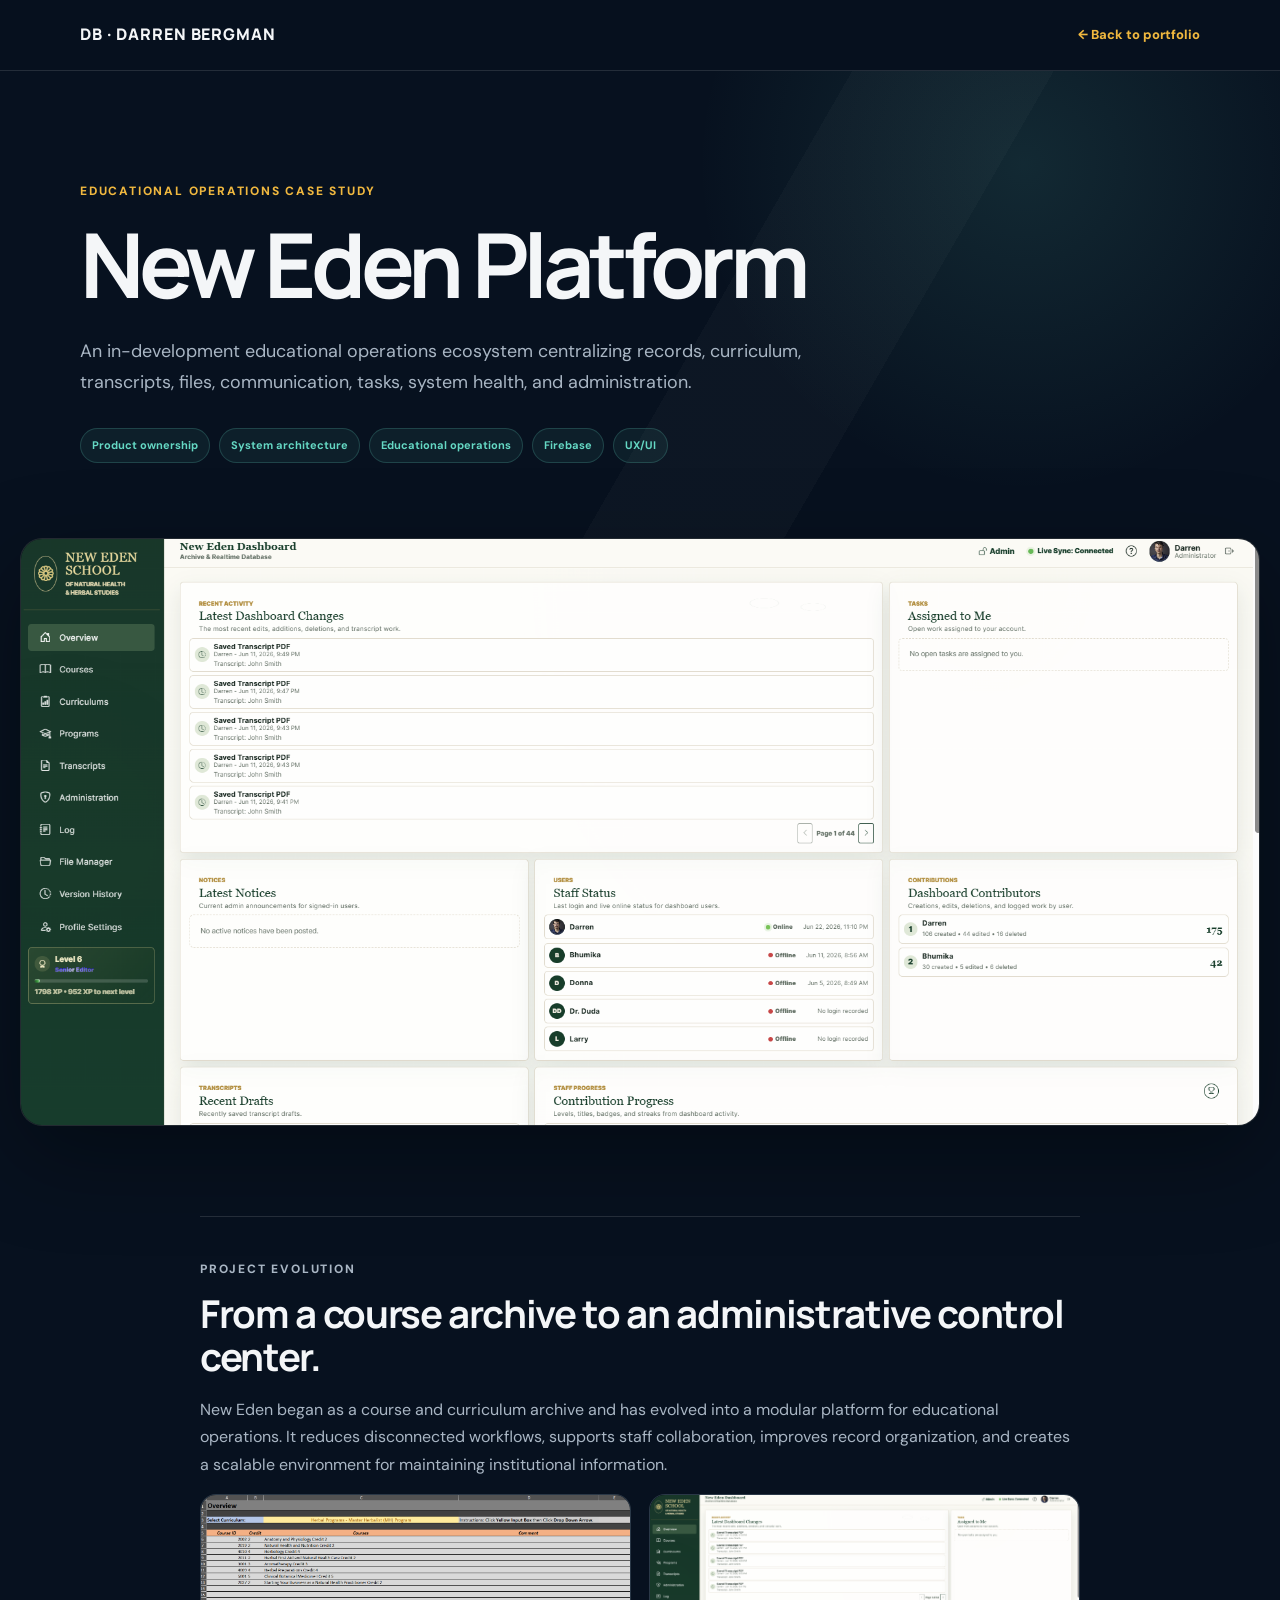
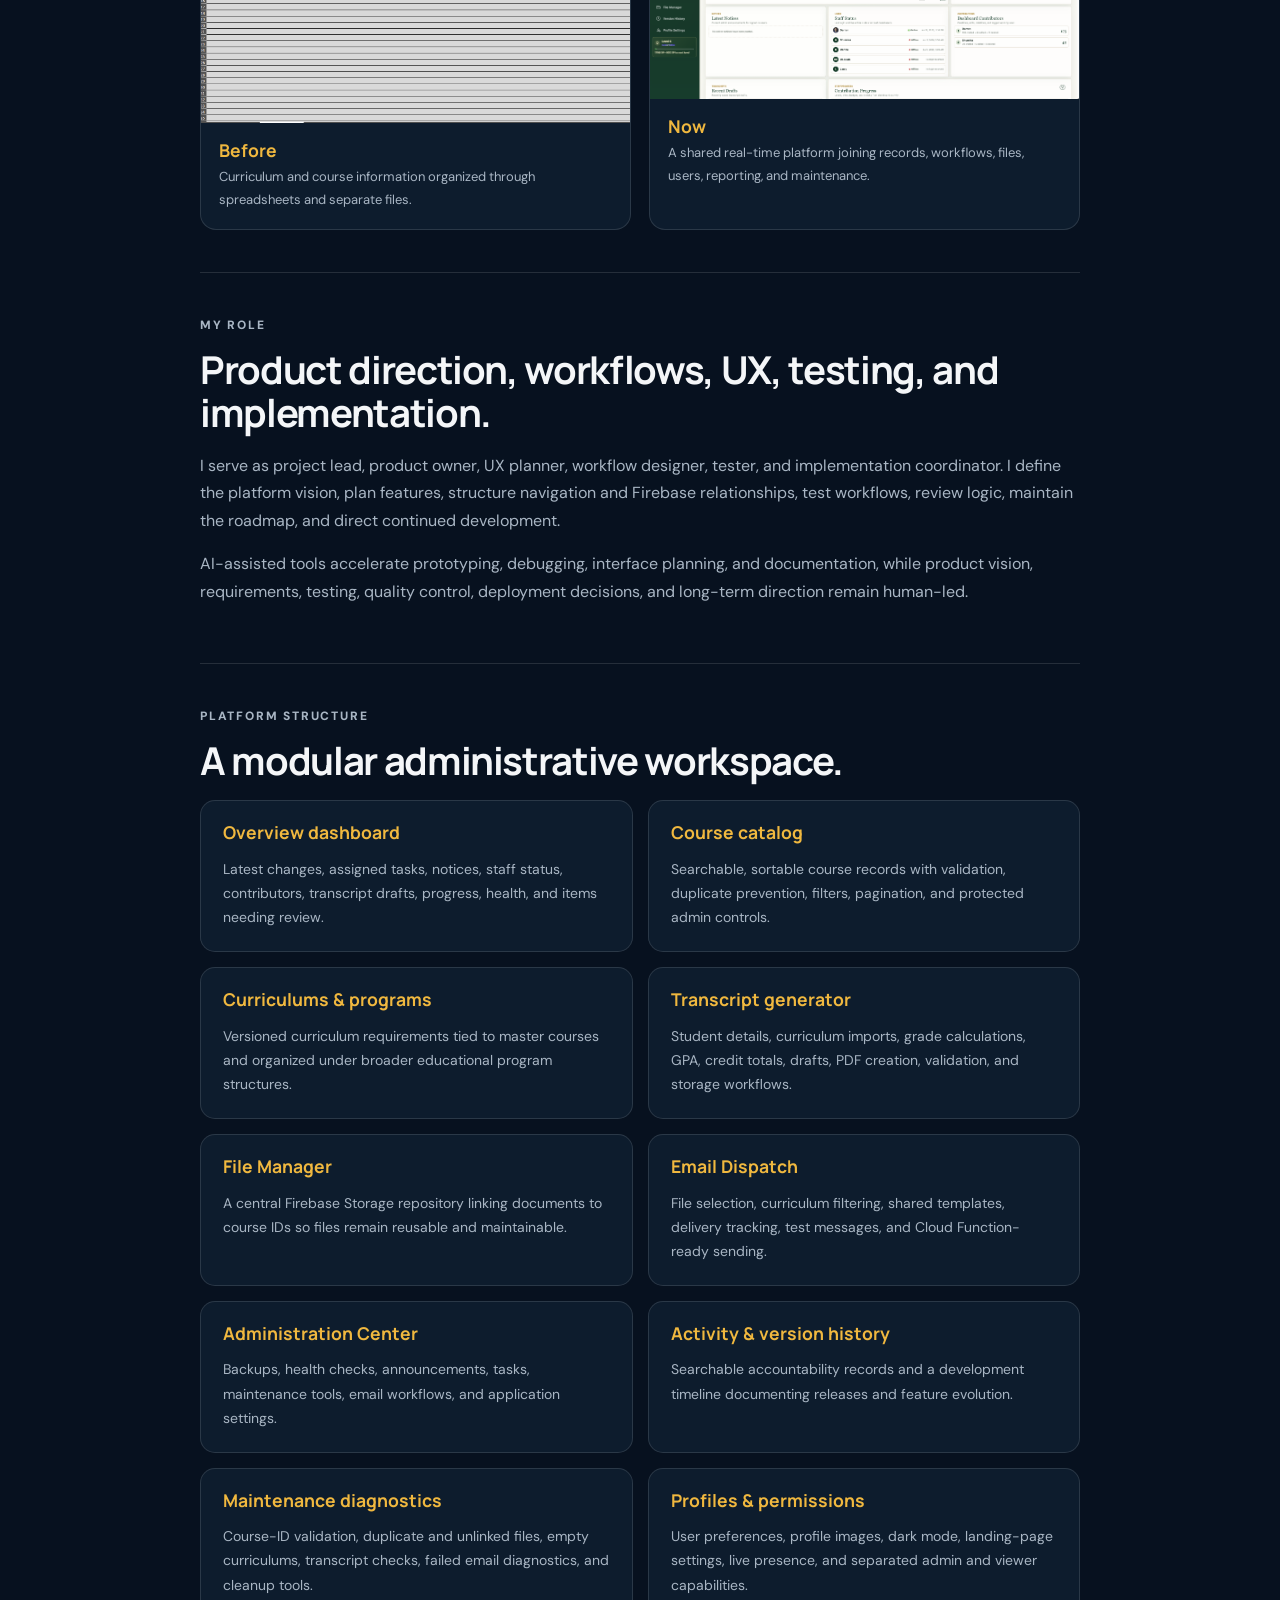
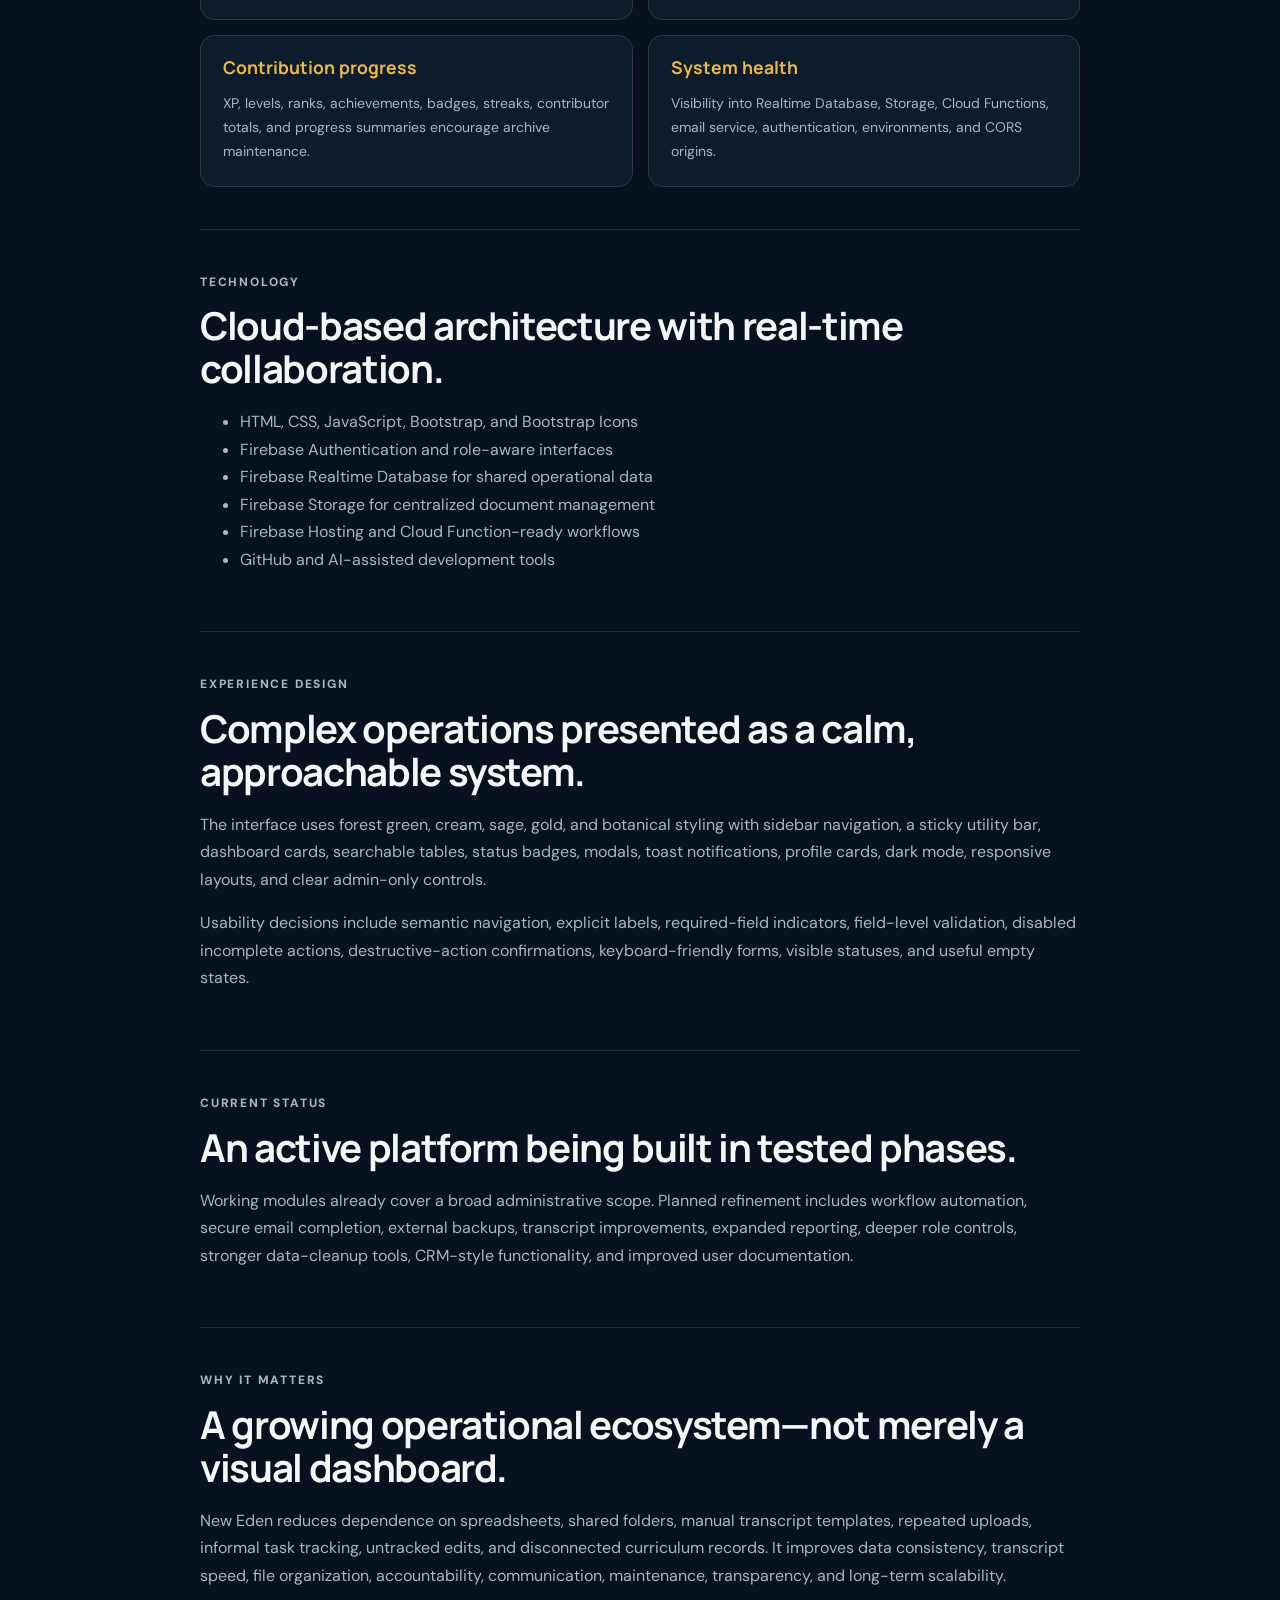
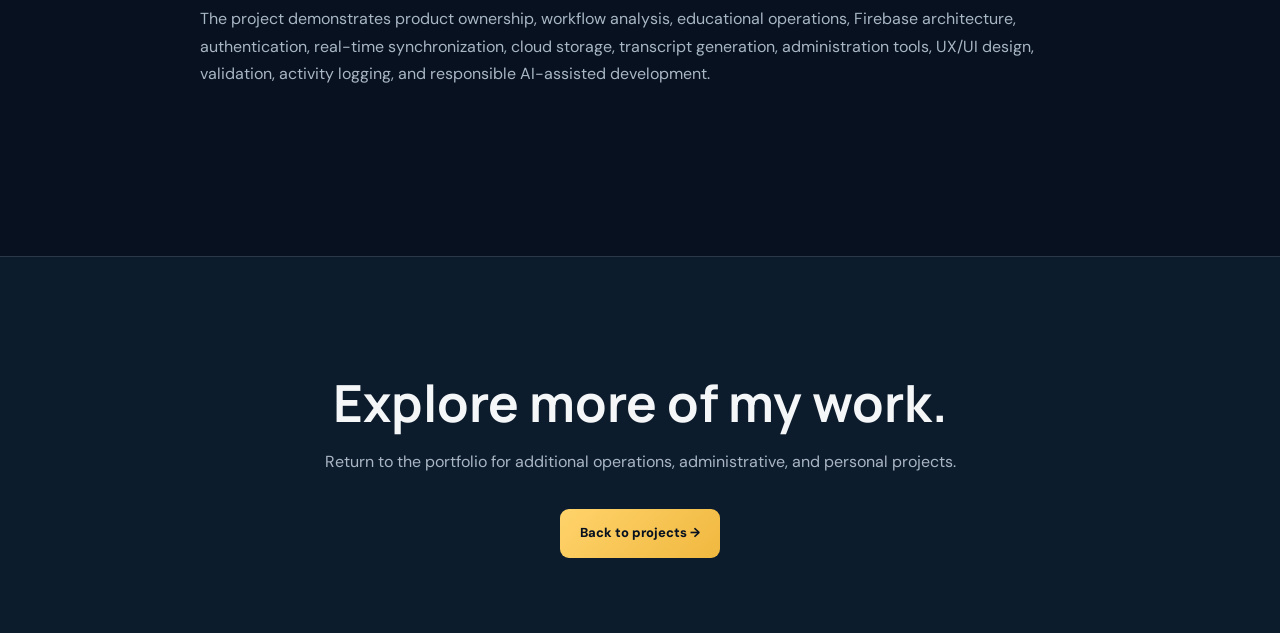
==== new-eden.html @ 76661aa6 "Redesign portfolio and add project case studies" ====
<!doctype html>
<html lang="en">
<head>
  <meta charset="utf-8">
  <meta name="viewport" content="width=device-width, initial-scale=1">
  <meta name="description" content="New Eden Educational Operations Platform case study by Darren Bergman.">
  <title>New Eden Platform | Darren Bergman</title>
  <link rel="preconnect" href="https://fonts.googleapis.com">
  <link rel="preconnect" href="https://fonts.gstatic.com" crossorigin>
  <link href="https://fonts.googleapis.com/css2?family=DM+Sans:wght@400;500;600;700&family=Manrope:wght@600;700;800&display=swap" rel="stylesheet">
  <link rel="stylesheet" href="assets/css/case-study.css">
  <script src="assets/js/case-study.js" defer></script>
</head>
<body>
  <nav class="case-nav"><div class="case-nav-inner"><a class="case-brand" href="index.html">DB · DARREN BERGMAN</a><a class="back-link" href="index.html#projects">← Back to portfolio</a></div></nav>
  <header class="case-hero"><div class="case-shell case-reveal"><p class="eyebrow">Educational operations case study</p><h1>New Eden Platform</h1><p class="case-deck">An in-development educational operations ecosystem centralizing records, curriculum, transcripts, files, communication, tasks, system health, and administration.</p><div class="case-meta"><span>Product ownership</span><span>System architecture</span><span>Educational operations</span><span>Firebase</span><span>UX/UI</span></div></div></header>
  <figure class="hero-image case-reveal"><img src="assets/images/NewEdenDashboardHomePage.png" alt="New Eden Educational Operations Platform overview dashboard" width="1910" height="905"></figure>
  <main class="case-content">
    <section class="case-section case-reveal"><p class="eyebrow">Project evolution</p><h2>From a course archive to an administrative control center.</h2><p>New Eden began as a course and curriculum archive and has evolved into a modular platform for educational operations. It reduces disconnected workflows, supports staff collaboration, improves record organization, and creates a scalable environment for maintaining institutional information.</p><div class="before-after"><article class="artifact"><img src="assets/images/NewEdenOldExcelSheet.png" alt="Original New Eden curriculum tracking spreadsheet"><div><h3>Before</h3><p>Curriculum and course information organized through spreadsheets and separate files.</p></div></article><article class="artifact"><img src="assets/images/NewEdenDashboardHomePage.png" alt="Current New Eden operations dashboard"><div><h3>Now</h3><p>A shared real-time platform joining records, workflows, files, users, reporting, and maintenance.</p></div></article></div></section>
    <section class="case-section case-reveal"><p class="eyebrow">My role</p><h2>Product direction, workflows, UX, testing, and implementation.</h2><p>I serve as project lead, product owner, UX planner, workflow designer, tester, and implementation coordinator. I define the platform vision, plan features, structure navigation and Firebase relationships, test workflows, review logic, maintain the roadmap, and direct continued development.</p><p>AI-assisted tools accelerate prototyping, debugging, interface planning, and documentation, while product vision, requirements, testing, quality control, deployment decisions, and long-term direction remain human-led.</p></section>
    <section class="case-section case-reveal"><p class="eyebrow">Platform structure</p><h2>A modular administrative workspace.</h2><div class="feature-grid">
      <article class="feature-card"><h3>Overview dashboard</h3><p>Latest changes, assigned tasks, notices, staff status, contributors, transcript drafts, progress, health, and items needing review.</p></article>
      <article class="feature-card"><h3>Course catalog</h3><p>Searchable, sortable course records with validation, duplicate prevention, filters, pagination, and protected admin controls.</p></article>
      <article class="feature-card"><h3>Curriculums & programs</h3><p>Versioned curriculum requirements tied to master courses and organized under broader educational program structures.</p></article>
      <article class="feature-card"><h3>Transcript generator</h3><p>Student details, curriculum imports, grade calculations, GPA, credit totals, drafts, PDF creation, validation, and storage workflows.</p></article>
      <article class="feature-card"><h3>File Manager</h3><p>A central Firebase Storage repository linking documents to course IDs so files remain reusable and maintainable.</p></article>
      <article class="feature-card"><h3>Email Dispatch</h3><p>File selection, curriculum filtering, shared templates, delivery tracking, test messages, and Cloud Function-ready sending.</p></article>
      <article class="feature-card"><h3>Administration Center</h3><p>Backups, health checks, announcements, tasks, maintenance tools, email workflows, and application settings.</p></article>
      <article class="feature-card"><h3>Activity & version history</h3><p>Searchable accountability records and a development timeline documenting releases and feature evolution.</p></article>
      <article class="feature-card"><h3>Maintenance diagnostics</h3><p>Course-ID validation, duplicate and unlinked files, empty curriculums, transcript checks, failed email diagnostics, and cleanup tools.</p></article>
      <article class="feature-card"><h3>Profiles & permissions</h3><p>User preferences, profile images, dark mode, landing-page settings, live presence, and separated admin and viewer capabilities.</p></article>
      <article class="feature-card"><h3>Contribution progress</h3><p>XP, levels, ranks, achievements, badges, streaks, contributor totals, and progress summaries encourage archive maintenance.</p></article>
      <article class="feature-card"><h3>System health</h3><p>Visibility into Realtime Database, Storage, Cloud Functions, email service, authentication, environments, and CORS origins.</p></article>
    </div></section>
    <section class="case-section case-reveal"><p class="eyebrow">Technology</p><h2>Cloud-based architecture with real-time collaboration.</h2><ul><li>HTML, CSS, JavaScript, Bootstrap, and Bootstrap Icons</li><li>Firebase Authentication and role-aware interfaces</li><li>Firebase Realtime Database for shared operational data</li><li>Firebase Storage for centralized document management</li><li>Firebase Hosting and Cloud Function-ready workflows</li><li>GitHub and AI-assisted development tools</li></ul></section>
    <section class="case-section case-reveal"><p class="eyebrow">Experience design</p><h2>Complex operations presented as a calm, approachable system.</h2><p>The interface uses forest green, cream, sage, gold, and botanical styling with sidebar navigation, a sticky utility bar, dashboard cards, searchable tables, status badges, modals, toast notifications, profile cards, dark mode, responsive layouts, and clear admin-only controls.</p><p>Usability decisions include semantic navigation, explicit labels, required-field indicators, field-level validation, disabled incomplete actions, destructive-action confirmations, keyboard-friendly forms, visible statuses, and useful empty states.</p></section>
    <section class="case-section case-reveal"><p class="eyebrow">Current status</p><h2>An active platform being built in tested phases.</h2><p>Working modules already cover a broad administrative scope. Planned refinement includes workflow automation, secure email completion, external backups, transcript improvements, expanded reporting, deeper role controls, stronger data-cleanup tools, CRM-style functionality, and improved user documentation.</p></section>
    <section class="case-section case-reveal"><p class="eyebrow">Why it matters</p><h2>A growing operational ecosystem—not merely a visual dashboard.</h2><p>New Eden reduces dependence on spreadsheets, shared folders, manual transcript templates, repeated uploads, informal task tracking, untracked edits, and disconnected curriculum records. It improves data consistency, transcript speed, file organization, accountability, communication, maintenance, transparency, and long-term scalability.</p><p>The project demonstrates product ownership, workflow analysis, educational operations, Firebase architecture, authentication, real-time synchronization, cloud storage, transcript generation, administration tools, UX/UI design, validation, activity logging, and responsible AI-assisted development.</p></section>
  </main>
  <footer class="case-cta"><div class="case-shell"><h2>Explore more of my work.</h2><p>Return to the portfolio for additional operations, administrative, and personal projects.</p><a class="case-button" href="index.html#projects">Back to projects →</a></div></footer>
  <button class="case-back-to-top" type="button" aria-label="Back to top" title="Back to top"><span aria-hidden="true">↑</span></button>
</body>
</html>
---- assets/css/case-study.css ----
:root {
  --ink: #07111f;
  --surface: #0d1c2d;
  --surface-2: #13263a;
  --text: #f4f6f8;
  --muted: #a9b6c4;
  --gold: #f0b83f;
  --teal: #65d8c4;
  --line: rgba(255,255,255,.12);
  --shell: min(1120px, calc(100% - 40px));
}
* { box-sizing: border-box; }
html { scroll-behavior: smooth; }
body { margin: 0; color: var(--text); background: var(--ink); font-family: "DM Sans", sans-serif; line-height: 1.72; }
img { display: block; max-width: 100%; }
a { color: inherit; }
:focus-visible { outline: 3px solid var(--gold); outline-offset: 4px; }
.case-nav { position: sticky; z-index: 20; top: 0; background: rgba(7,17,31,.9); border-bottom: 1px solid var(--line); backdrop-filter: blur(18px); }
.case-nav-inner { width: var(--shell); min-height: 70px; margin: auto; display: flex; align-items: center; justify-content: space-between; gap: 20px; }
.case-brand { font-family: Manrope, sans-serif; font-weight: 800; text-decoration: none; letter-spacing: .06em; }
.back-link { color: var(--gold); font-size: 13px; font-weight: 800; text-decoration: none; }
.case-hero { position: relative; padding: 110px 0 75px; overflow: hidden; }
.case-hero::before { position: absolute; inset: 0; content: ""; background: radial-gradient(circle at 80% 20%, rgba(101,216,196,.12), transparent 30%), linear-gradient(120deg, transparent 55%, rgba(255,255,255,.025) 55% 68%, transparent 68%); }
.case-shell { position: relative; width: var(--shell); margin: auto; }
.eyebrow { margin: 0 0 12px; color: var(--gold); font-size: 12px; font-weight: 800; letter-spacing: .15em; text-transform: uppercase; }
h1, h2, h3 { font-family: Manrope, sans-serif; line-height: 1.12; }
h1 { max-width: 900px; margin: 0 0 22px; font-size: clamp(3.2rem, 7vw, 6.7rem); letter-spacing: -.06em; }
.case-deck { max-width: 760px; color: var(--muted); font-size: 1.12rem; }
.case-meta { margin-top: 30px; display: flex; flex-wrap: wrap; gap: 9px; }
.case-meta span { padding: 7px 11px; color: var(--teal); background: rgba(101,216,196,.07); border: 1px solid rgba(101,216,196,.2); border-radius: 999px; font-size: 11px; font-weight: 700; }
.hero-image { width: min(1500px, calc(100% - 40px)); margin: 0 auto 90px; overflow: hidden; background: #050c15; border: 1px solid var(--line); border-radius: 22px; box-shadow: 0 30px 90px rgba(0,0,0,.35); }
.hero-image img { width: 100%; height: auto; max-height: none; object-fit: contain; aspect-ratio: auto; }
.case-content { width: min(880px, calc(100% - 40px)); margin: auto; padding-bottom: 110px; }
.case-section { padding: 42px 0; border-top: 1px solid var(--line); }
.case-section h2 { margin: 0 0 18px; font-size: clamp(1.8rem, 3vw, 2.8rem); letter-spacing: -.035em; }
.case-section h3 { margin: 30px 0 10px; color: var(--gold); font-size: 1.1rem; }
.case-section p, .case-section li { color: var(--muted); }
.case-section strong { color: var(--text); }
.feature-grid { display: grid; grid-template-columns: repeat(2, 1fr); gap: 15px; }
.feature-card { padding: 22px; background: var(--surface); border: 1px solid var(--line); border-radius: 15px; }
.feature-card h3 { margin-top: 0; }
.feature-card p { margin-bottom: 0; font-size: 14px; }
.before-after { display: grid; grid-template-columns: 1fr 1fr; gap: 18px; }
.artifact { overflow: hidden; background: var(--surface); border: 1px solid var(--line); border-radius: 16px; }
.artifact img { width: 100%; height: auto; aspect-ratio: auto; object-fit: contain; object-position: left top; background: #050c15; }
.artifact div { padding: 18px; }
.artifact h3 { margin: 0 0 6px; }
.artifact p { margin: 0; font-size: 13px; }
.case-quote { margin: 25px 0; padding: 25px 28px; color: var(--text); background: linear-gradient(135deg, rgba(240,184,63,.11), rgba(101,216,196,.06)); border-left: 3px solid var(--gold); border-radius: 0 14px 14px 0; font-size: 1.08rem; }
.case-cta { padding: 75px 0; text-align: center; background: var(--surface); border-top: 1px solid var(--line); }
.case-cta h2 { margin-bottom: 12px; font-size: clamp(2rem, 4vw, 3.7rem); }
.case-cta p { color: var(--muted); }
.case-button { margin-top: 18px; padding: 13px 20px; display: inline-flex; color: var(--ink); background: linear-gradient(135deg, #ffd36b, var(--gold)); border-radius: 9px; font-size: 13px; font-weight: 800; text-decoration: none; }
.case-back-to-top {
  position: fixed;
  z-index: 30;
  right: 24px;
  bottom: 24px;
  width: 48px;
  height: 48px;
  display: grid;
  place-items: center;
  color: var(--ink);
  background: linear-gradient(135deg, #ffd36b, var(--gold));
  border: 0;
  border-radius: 50%;
  box-shadow: 0 14px 35px rgba(0,0,0,.3);
  font-size: 21px;
  cursor: pointer;
  opacity: 0;
  visibility: hidden;
  transform: translateY(16px) scale(.85);
  transition: opacity .25s ease, visibility .25s ease, transform .25s ease;
}
.case-back-to-top.visible { opacity: 1; visibility: visible; transform: none; }
.case-back-to-top:hover { transform: translateY(-4px); }
.case-reveal { opacity: 0; transform: translateY(24px); transition: opacity .7s ease, transform .7s ease; }
.case-reveal.visible { opacity: 1; transform: none; }
@media (max-width: 700px) {
  .case-hero { padding-top: 80px; }
  .feature-grid, .before-after { grid-template-columns: 1fr; }
  .hero-image { margin-bottom: 60px; }
  .case-back-to-top { right: 16px; bottom: 16px; width: 45px; height: 45px; }
}
@media (prefers-reduced-motion: reduce) {
  html { scroll-behavior: auto; }
  *, *::before, *::after { transition-duration: .01ms !important; animation-duration: .01ms !important; }
  .case-reveal { opacity: 1; transform: none; }
}
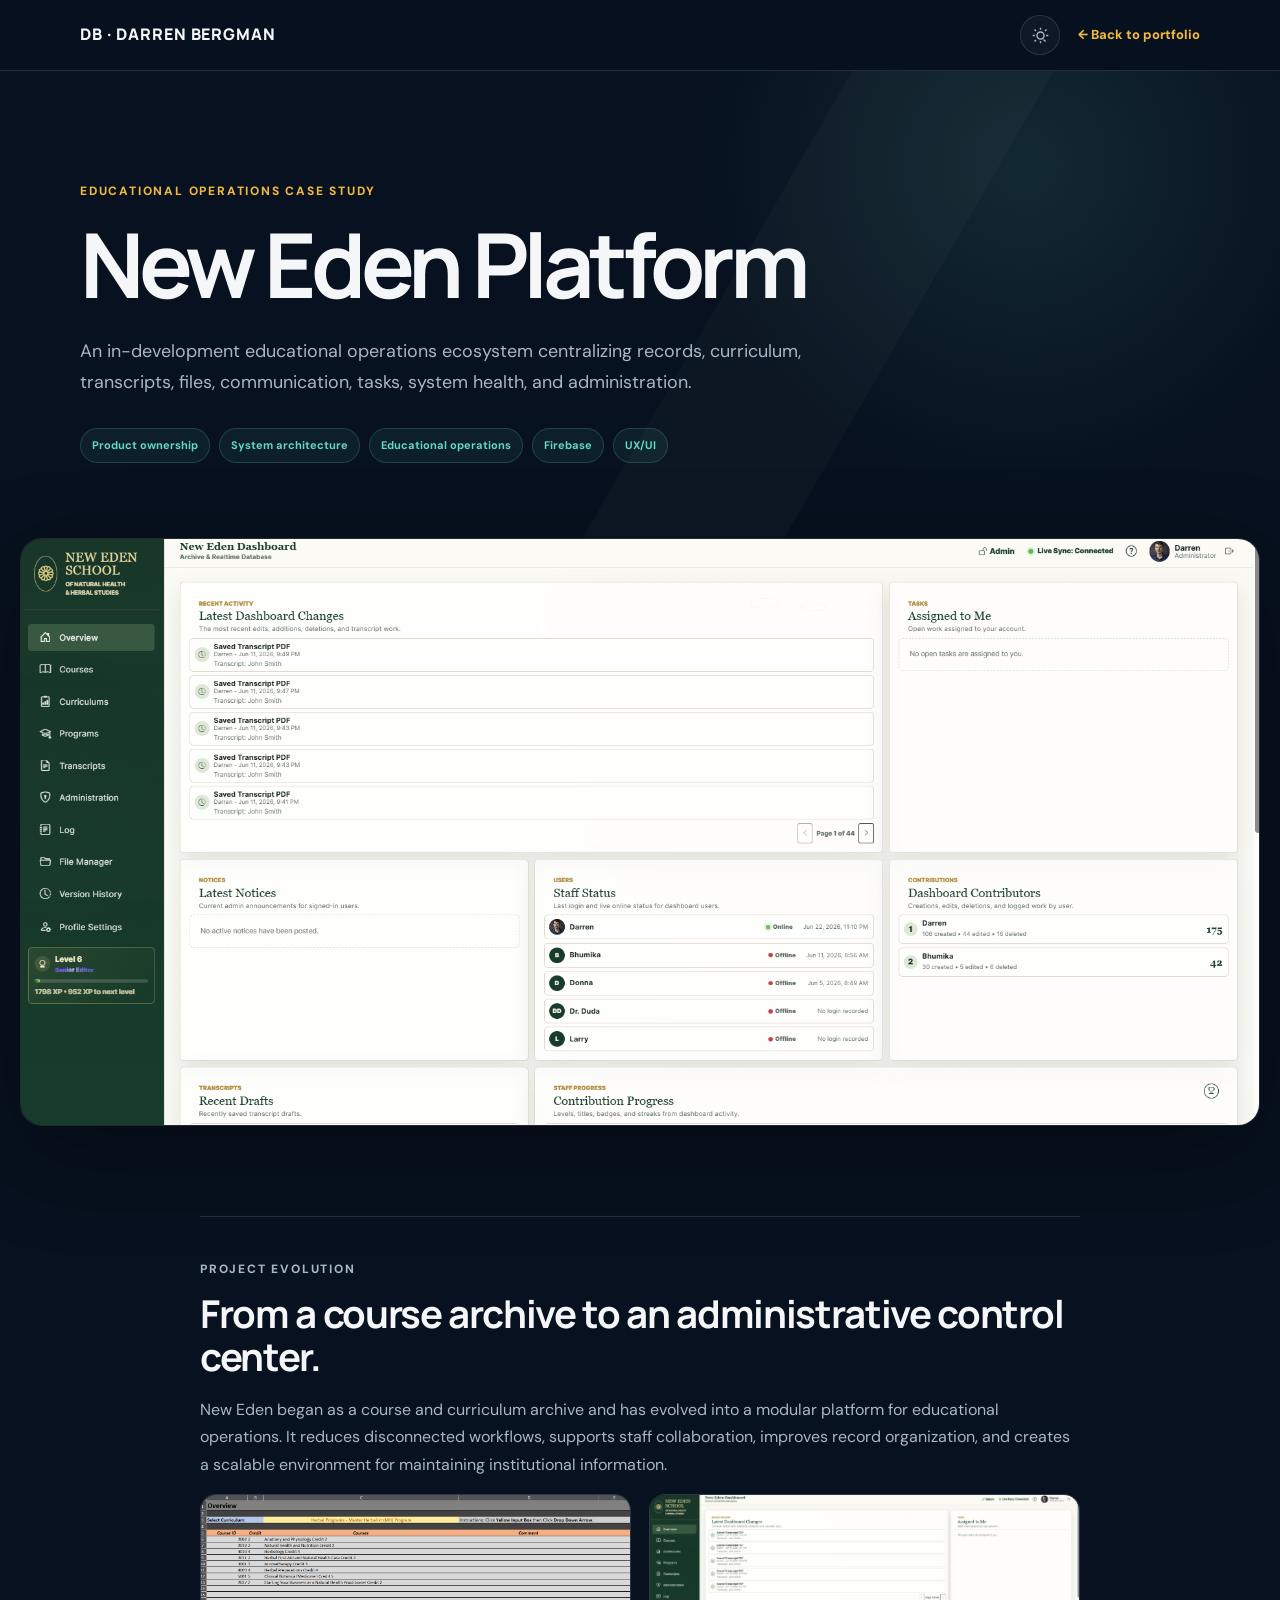
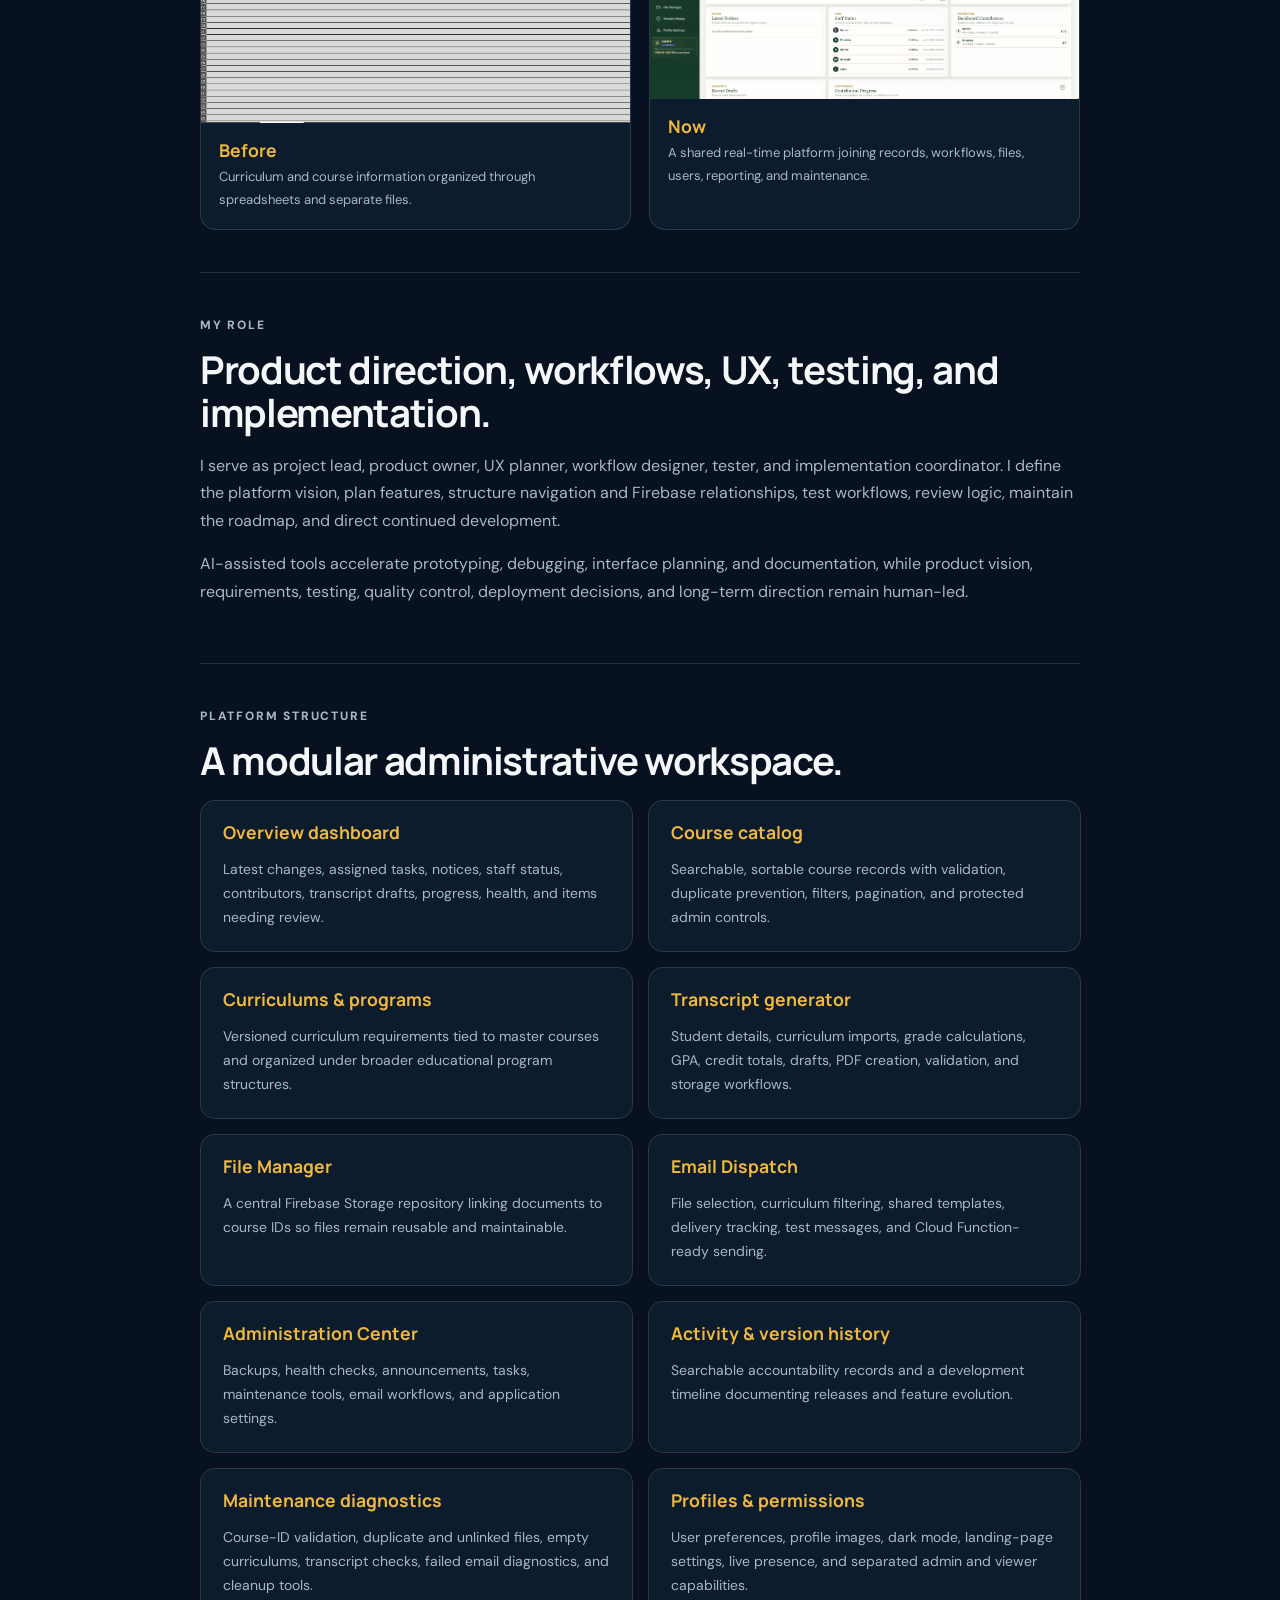
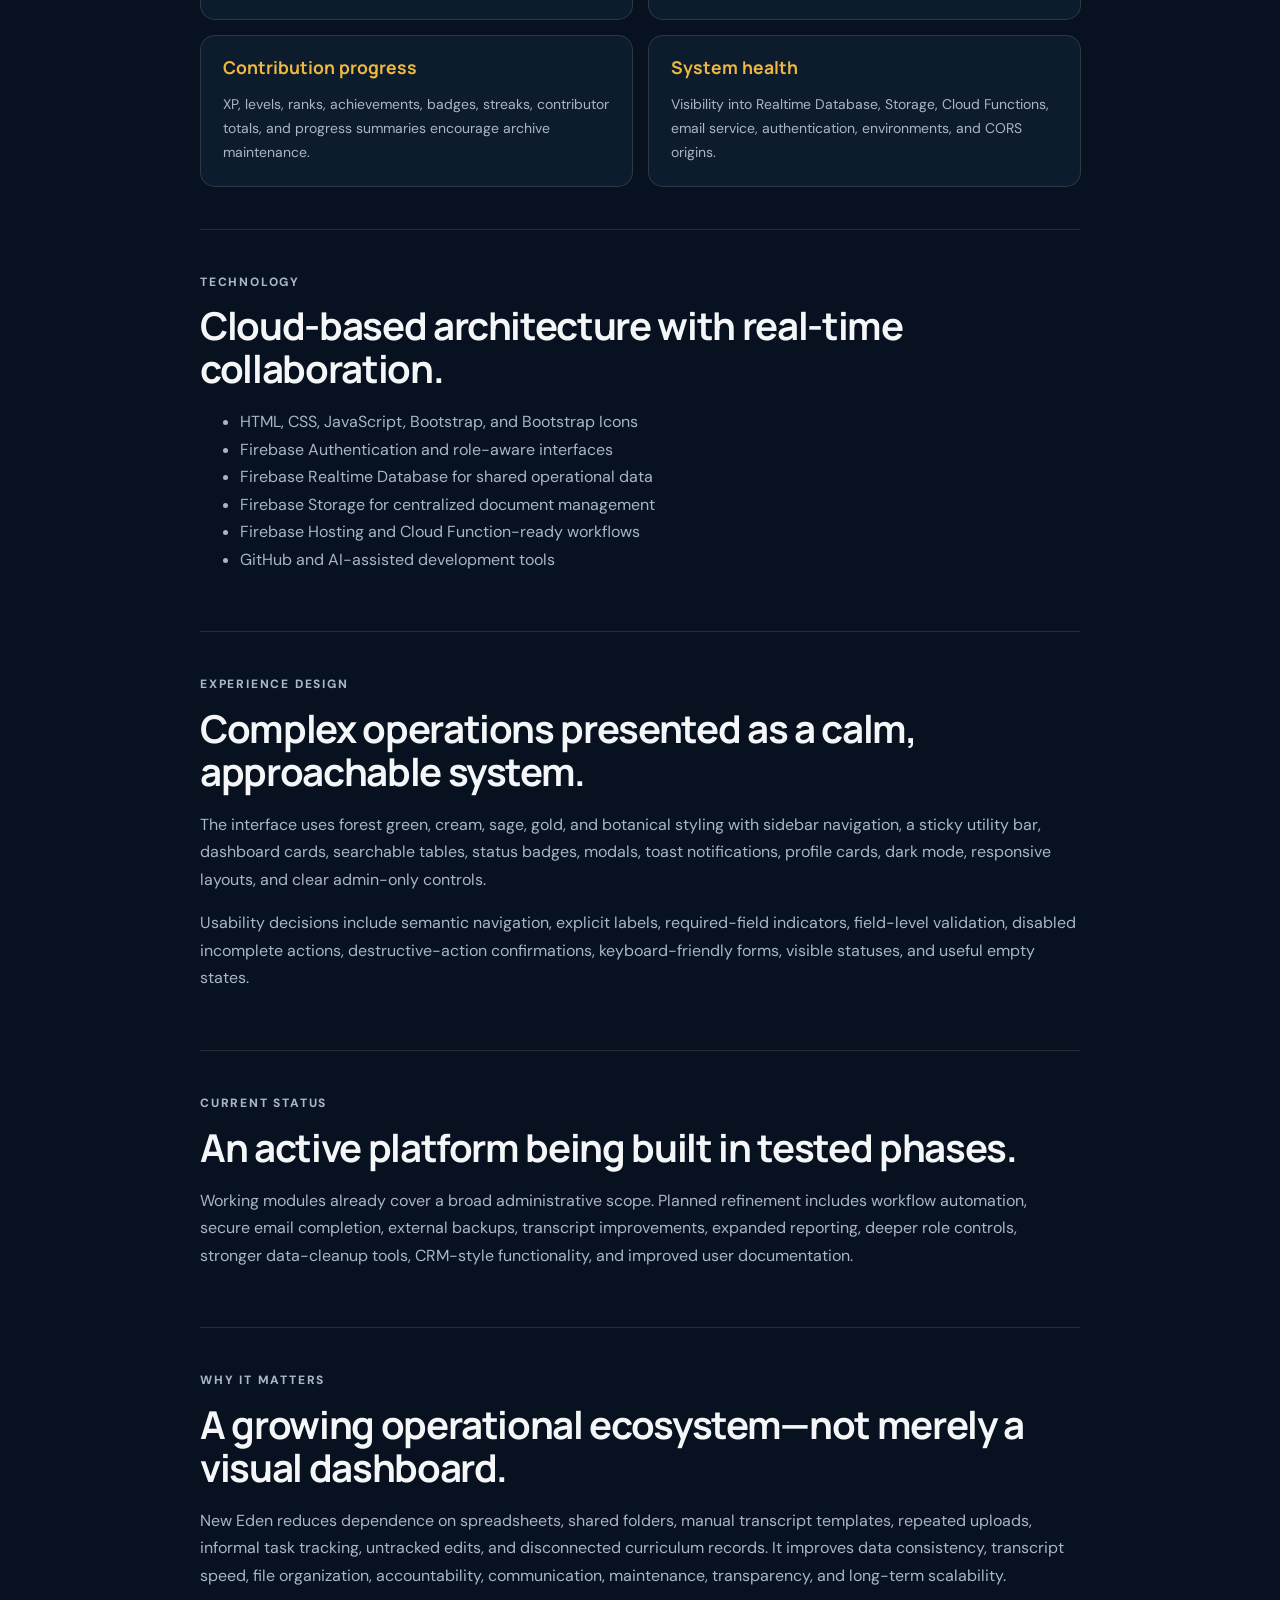
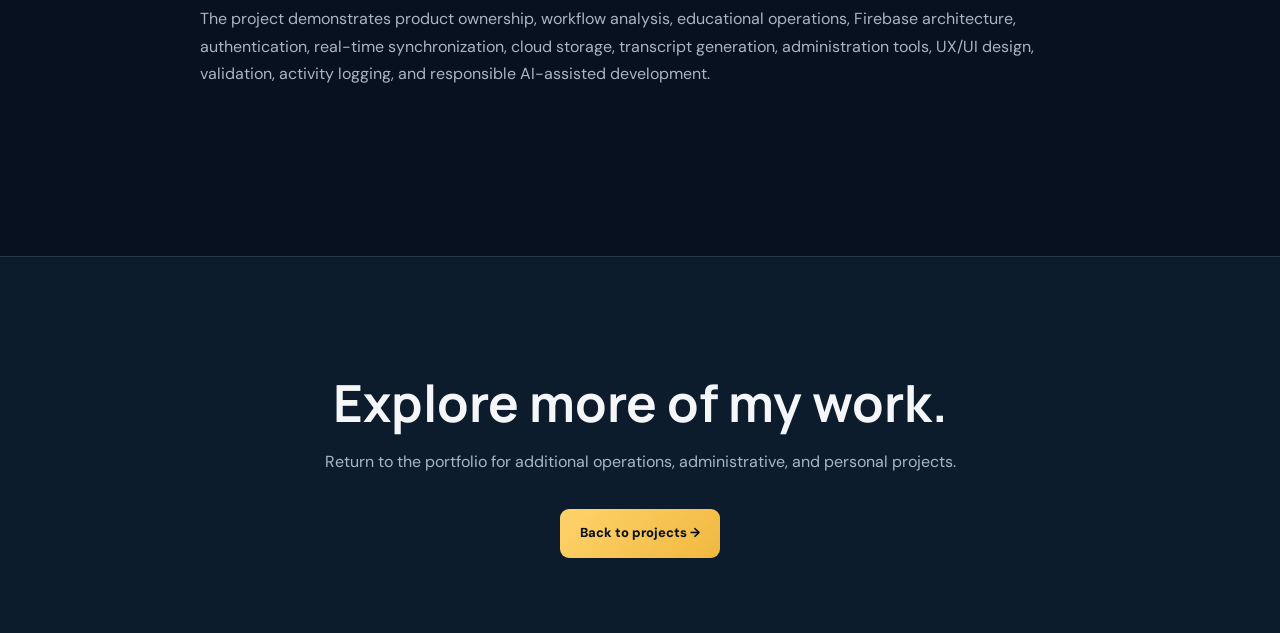
==== commit ddb257a3: "Add shared themes and polished animations" ====
--- a/new-eden.html
+++ b/new-eden.html
@@ -12,7 +12,7 @@
   <script src="assets/js/case-study.js" defer></script>
 </head>
 <body>
-  <nav class="case-nav"><div class="case-nav-inner"><a class="case-brand" href="index.html">DB · DARREN BERGMAN</a><a class="back-link" href="index.html#projects">← Back to portfolio</a></div></nav>
+  <nav class="case-nav"><div class="case-nav-inner"><a class="case-brand" href="index.html">DB · DARREN BERGMAN</a><div class="case-nav-actions"><button class="case-theme-toggle" type="button" aria-label="Switch to light theme" title="Switch color theme"><svg class="case-theme-icon case-theme-sun" aria-hidden="true" viewBox="0 0 24 24"><path d="M12 8a4 4 0 1 0 0 8 4 4 0 0 0 0-8Zm0 10a6 6 0 1 1 0-12 6 6 0 0 1 0 12ZM11 1h2v3h-2V1Zm0 19h2v3h-2v-3ZM1 11h3v2H1v-2Zm19 0h3v2h-3v-2ZM4.22 2.81l2.12 2.12-1.41 1.41-2.12-2.12 1.41-1.41Zm13.44 14.85 2.12 2.12-1.41 1.41-2.12-2.12-1.41-1.41ZM2.81 19.78l2.12-2.12 1.41 1.41-2.12 2.12-1.41-1.41ZM17.66 4.93l2.12-2.12 1.41 1.41-2.12 2.12-1.41-1.41Z"/></svg><svg class="case-theme-icon case-theme-moon" aria-hidden="true" viewBox="0 0 24 24"><path d="M20.6 15.2A8.5 8.5 0 0 1 8.8 3.4 9 9 0 1 0 20.6 15.2ZM12 21a7 7 0 0 1-5.5-11.33A10.5 10.5 0 0 0 17.33 18.5 6.96 6.96 0 0 1 12 21Z"/></svg></button><a class="back-link" href="index.html#projects">← Back to portfolio</a></div></div></nav>
   <header class="case-hero"><div class="case-shell case-reveal"><p class="eyebrow">Educational operations case study</p><h1>New Eden Platform</h1><p class="case-deck">An in-development educational operations ecosystem centralizing records, curriculum, transcripts, files, communication, tasks, system health, and administration.</p><div class="case-meta"><span>Product ownership</span><span>System architecture</span><span>Educational operations</span><span>Firebase</span><span>UX/UI</span></div></div></header>
   <figure class="hero-image case-reveal"><img src="assets/images/NewEdenDashboardHomePage.png" alt="New Eden Educational Operations Platform overview dashboard" width="1910" height="905"></figure>
   <main class="case-content">
--- a/assets/css/case-study.css
+++ b/assets/css/case-study.css
@@ -9,6 +9,16 @@
   --line: rgba(255,255,255,.12);
   --shell: min(1120px, calc(100% - 40px));
 }
+body.light-theme {
+  --ink: #f4f1ea;
+  --surface: #ffffff;
+  --surface-2: #e8e4da;
+  --text: #0b1828;
+  --muted: #4d5c6b;
+  --gold: #714700;
+  --teal: #076c63;
+  --line: rgba(11,24,40,.16);
+}
 * { box-sizing: border-box; }
 html { scroll-behavior: smooth; }
 body { margin: 0; color: var(--text); background: var(--ink); font-family: "DM Sans", sans-serif; line-height: 1.72; }
@@ -16,11 +26,20 @@
 a { color: inherit; }
 :focus-visible { outline: 3px solid var(--gold); outline-offset: 4px; }
 .case-nav { position: sticky; z-index: 20; top: 0; background: rgba(7,17,31,.9); border-bottom: 1px solid var(--line); backdrop-filter: blur(18px); }
+body.light-theme .case-nav { background: rgba(244,241,234,.92); }
 .case-nav-inner { width: var(--shell); min-height: 70px; margin: auto; display: flex; align-items: center; justify-content: space-between; gap: 20px; }
 .case-brand { font-family: Manrope, sans-serif; font-weight: 800; text-decoration: none; letter-spacing: .06em; }
 .back-link { color: var(--gold); font-size: 13px; font-weight: 800; text-decoration: none; }
+.case-nav-actions { display: flex; align-items: center; gap: 18px; }
+.case-theme-toggle { width: 40px; height: 40px; padding: 0; display: grid; place-items: center; color: var(--muted); background: rgba(255,255,255,.035); border: 1px solid var(--line); border-radius: 50%; cursor: pointer; transition: color .2s ease, border-color .2s ease, transform .2s ease; }
+.case-theme-toggle:hover { color: var(--gold); border-color: var(--gold); transform: rotate(12deg); }
+.case-theme-icon { grid-area: 1 / 1; width: 17px; fill: currentColor; }
+.case-theme-moon { display: none; }
+body.light-theme .case-theme-sun { display: none; }
+body.light-theme .case-theme-moon { display: block; }
 .case-hero { position: relative; padding: 110px 0 75px; overflow: hidden; }
 .case-hero::before { position: absolute; inset: 0; content: ""; background: radial-gradient(circle at 80% 20%, rgba(101,216,196,.12), transparent 30%), linear-gradient(120deg, transparent 55%, rgba(255,255,255,.025) 55% 68%, transparent 68%); }
+body.light-theme .case-hero::before { background: radial-gradient(circle at 80% 20%, rgba(7,108,99,.1), transparent 30%), linear-gradient(120deg, transparent 55%, rgba(11,24,40,.025) 55% 68%, transparent 68%); }
 .case-shell { position: relative; width: var(--shell); margin: auto; }
 .eyebrow { margin: 0 0 12px; color: var(--gold); font-size: 12px; font-weight: 800; letter-spacing: .15em; text-transform: uppercase; }
 h1, h2, h3 { font-family: Manrope, sans-serif; line-height: 1.12; }
@@ -28,6 +47,18 @@
 .case-deck { max-width: 760px; color: var(--muted); font-size: 1.12rem; }
 .case-meta { margin-top: 30px; display: flex; flex-wrap: wrap; gap: 9px; }
 .case-meta span { padding: 7px 11px; color: var(--teal); background: rgba(101,216,196,.07); border: 1px solid rgba(101,216,196,.2); border-radius: 999px; font-size: 11px; font-weight: 700; }
+.case-reveal.visible .case-meta span {
+  animation: badgeArrival .55s cubic-bezier(.2,.8,.2,1) both, badgePulse 4.2s ease-in-out infinite;
+  animation-delay: calc(var(--badge-index, 0) * 90ms + 180ms), calc(var(--badge-index, 0) * 180ms + 1.2s);
+}
+.case-meta span:nth-child(1) { --badge-index: 0; }
+.case-meta span:nth-child(2) { --badge-index: 1; }
+.case-meta span:nth-child(3) { --badge-index: 2; }
+.case-meta span:nth-child(4) { --badge-index: 3; }
+.case-meta span:nth-child(5) { --badge-index: 4; }
+.case-meta span:hover { color: var(--text); border-color: var(--teal); transform: translateY(-3px); box-shadow: 0 8px 24px rgba(101,216,196,.13); }
+@keyframes badgeArrival { from { opacity: 0; transform: translateY(12px) scale(.85); } to { opacity: 1; transform: none; } }
+@keyframes badgePulse { 0%, 86%, 100% { box-shadow: 0 0 0 0 rgba(101,216,196,0); } 92% { box-shadow: 0 0 0 5px rgba(101,216,196,.08); } }
 .hero-image { width: min(1500px, calc(100% - 40px)); margin: 0 auto 90px; overflow: hidden; background: #050c15; border: 1px solid var(--line); border-radius: 22px; box-shadow: 0 30px 90px rgba(0,0,0,.35); }
 .hero-image img { width: 100%; height: auto; max-height: none; object-fit: contain; aspect-ratio: auto; }
 .case-content { width: min(880px, calc(100% - 40px)); margin: auto; padding-bottom: 110px; }
@@ -37,8 +68,63 @@
 .case-section p, .case-section li { color: var(--muted); }
 .case-section strong { color: var(--text); }
 .feature-grid { display: grid; grid-template-columns: repeat(2, 1fr); gap: 15px; }
-.feature-card { padding: 22px; background: var(--surface); border: 1px solid var(--line); border-radius: 15px; }
+.feature-card {
+  position: relative;
+  padding: 22px;
+  overflow: hidden;
+  background: var(--surface);
+  border: 1px solid var(--line);
+  border-radius: 15px;
+  opacity: 0;
+  transform: translateY(22px) scale(.975);
+  transition: transform .35s cubic-bezier(.2,.8,.2,1), border-color .35s ease, box-shadow .35s ease, background .35s ease;
+}
+.case-section.visible .feature-card {
+  animation: featureCardArrival .58s cubic-bezier(.2,.8,.2,1) forwards;
+  animation-delay: calc(var(--feature-index, 0) * 80ms + 130ms);
+}
+.feature-card:nth-child(1) { --feature-index: 0; }
+.feature-card:nth-child(2) { --feature-index: 1; }
+.feature-card:nth-child(3) { --feature-index: 2; }
+.feature-card:nth-child(4) { --feature-index: 3; }
+.feature-card:nth-child(5) { --feature-index: 4; }
+.feature-card:nth-child(6) { --feature-index: 5; }
+.feature-card:nth-child(7) { --feature-index: 6; }
+.feature-card:nth-child(8) { --feature-index: 7; }
+.feature-card:nth-child(9) { --feature-index: 8; }
+.feature-card:nth-child(10) { --feature-index: 9; }
+.feature-card:nth-child(11) { --feature-index: 10; }
+.feature-card:nth-child(12) { --feature-index: 11; }
+.feature-card::before {
+  position: absolute;
+  width: 130px;
+  height: 130px;
+  right: -68px;
+  bottom: -78px;
+  content: "";
+  background: radial-gradient(circle, rgba(101,216,196,.2), transparent 68%);
+  border-radius: 50%;
+  opacity: 0;
+  transform: scale(.55);
+  transition: opacity .4s ease, transform .4s ease;
+  pointer-events: none;
+}
+.feature-card::after {
+  position: absolute;
+  inset: 0;
+  content: "";
+  border-radius: inherit;
+  background: linear-gradient(125deg, transparent 25%, rgba(255,255,255,.07) 48%, transparent 70%);
+  transform: translateX(-135%);
+  transition: transform .7s ease;
+  pointer-events: none;
+}
+.feature-card:hover { border-color: rgba(101,216,196,.5); box-shadow: 0 18px 42px rgba(0,0,0,.2); transform: translateY(-7px); }
+.feature-card:hover::before { opacity: 1; transform: scale(1); }
+.feature-card:hover::after { transform: translateX(135%); }
+.feature-card:hover h3 { transform: translateX(4px); }
 .feature-card h3 { margin-top: 0; }
+.feature-card h3 { transition: transform .3s ease; }
 .feature-card p { margin-bottom: 0; font-size: 14px; }
 .before-after { display: grid; grid-template-columns: 1fr 1fr; gap: 18px; }
 .artifact { overflow: hidden; background: var(--surface); border: 1px solid var(--line); border-radius: 16px; }
@@ -46,7 +132,47 @@
 .artifact div { padding: 18px; }
 .artifact h3 { margin: 0 0 6px; }
 .artifact p { margin: 0; font-size: 13px; }
-.case-quote { margin: 25px 0; padding: 25px 28px; color: var(--text); background: linear-gradient(135deg, rgba(240,184,63,.11), rgba(101,216,196,.06)); border-left: 3px solid var(--gold); border-radius: 0 14px 14px 0; font-size: 1.08rem; }
+.case-quote {
+  position: relative;
+  margin: 25px 0;
+  padding: 25px 28px;
+  overflow: hidden;
+  color: var(--text);
+  background: linear-gradient(135deg, rgba(240,184,63,.11), rgba(101,216,196,.06));
+  border-left: 3px solid var(--gold);
+  border-radius: 0 14px 14px 0;
+  font-size: 1.08rem;
+  opacity: 0;
+  transform: translateX(-22px);
+}
+.case-section.visible .case-quote { animation: quoteArrival .7s cubic-bezier(.2,.8,.2,1) .2s forwards; }
+.case-quote::before {
+  position: absolute;
+  top: 0;
+  bottom: 0;
+  left: -3px;
+  width: 3px;
+  content: "";
+  background: var(--gold);
+  box-shadow: 0 0 18px rgba(240,184,63,.65);
+  animation: quoteGlow 3.8s ease-in-out infinite;
+}
+.case-quote::after {
+  position: absolute;
+  width: 170px;
+  height: 170px;
+  right: -90px;
+  top: -105px;
+  content: "";
+  background: radial-gradient(circle, rgba(101,216,196,.14), transparent 68%);
+  border-radius: 50%;
+  animation: quoteOrbit 7s ease-in-out infinite alternate;
+  pointer-events: none;
+}
+@keyframes featureCardArrival { to { opacity: 1; transform: none; } }
+@keyframes quoteArrival { to { opacity: 1; transform: none; } }
+@keyframes quoteGlow { 0%, 100% { opacity: .55; } 50% { opacity: 1; } }
+@keyframes quoteOrbit { to { transform: translate(-35px, 28px) scale(1.15); } }
 .case-cta { padding: 75px 0; text-align: center; background: var(--surface); border-top: 1px solid var(--line); }
 .case-cta h2 { margin-bottom: 12px; font-size: clamp(2rem, 4vw, 3.7rem); }
 .case-cta p { color: var(--muted); }
@@ -81,9 +207,15 @@
   .feature-grid, .before-after { grid-template-columns: 1fr; }
   .hero-image { margin-bottom: 60px; }
   .case-back-to-top { right: 16px; bottom: 16px; width: 45px; height: 45px; }
+  .case-nav-actions { gap: 9px; }
+  .back-link { font-size: 11px; }
 }
 @media (prefers-reduced-motion: reduce) {
   html { scroll-behavior: auto; }
   *, *::before, *::after { transition-duration: .01ms !important; animation-duration: .01ms !important; }
   .case-reveal { opacity: 1; transform: none; }
-}
+  .case-reveal.visible .case-meta span { animation: none; }
+  .feature-card { opacity: 1; transform: none; animation: none !important; }
+  .case-quote { opacity: 1; transform: none; animation: none !important; }
+  .case-quote::before, .case-quote::after { animation: none; }
+}
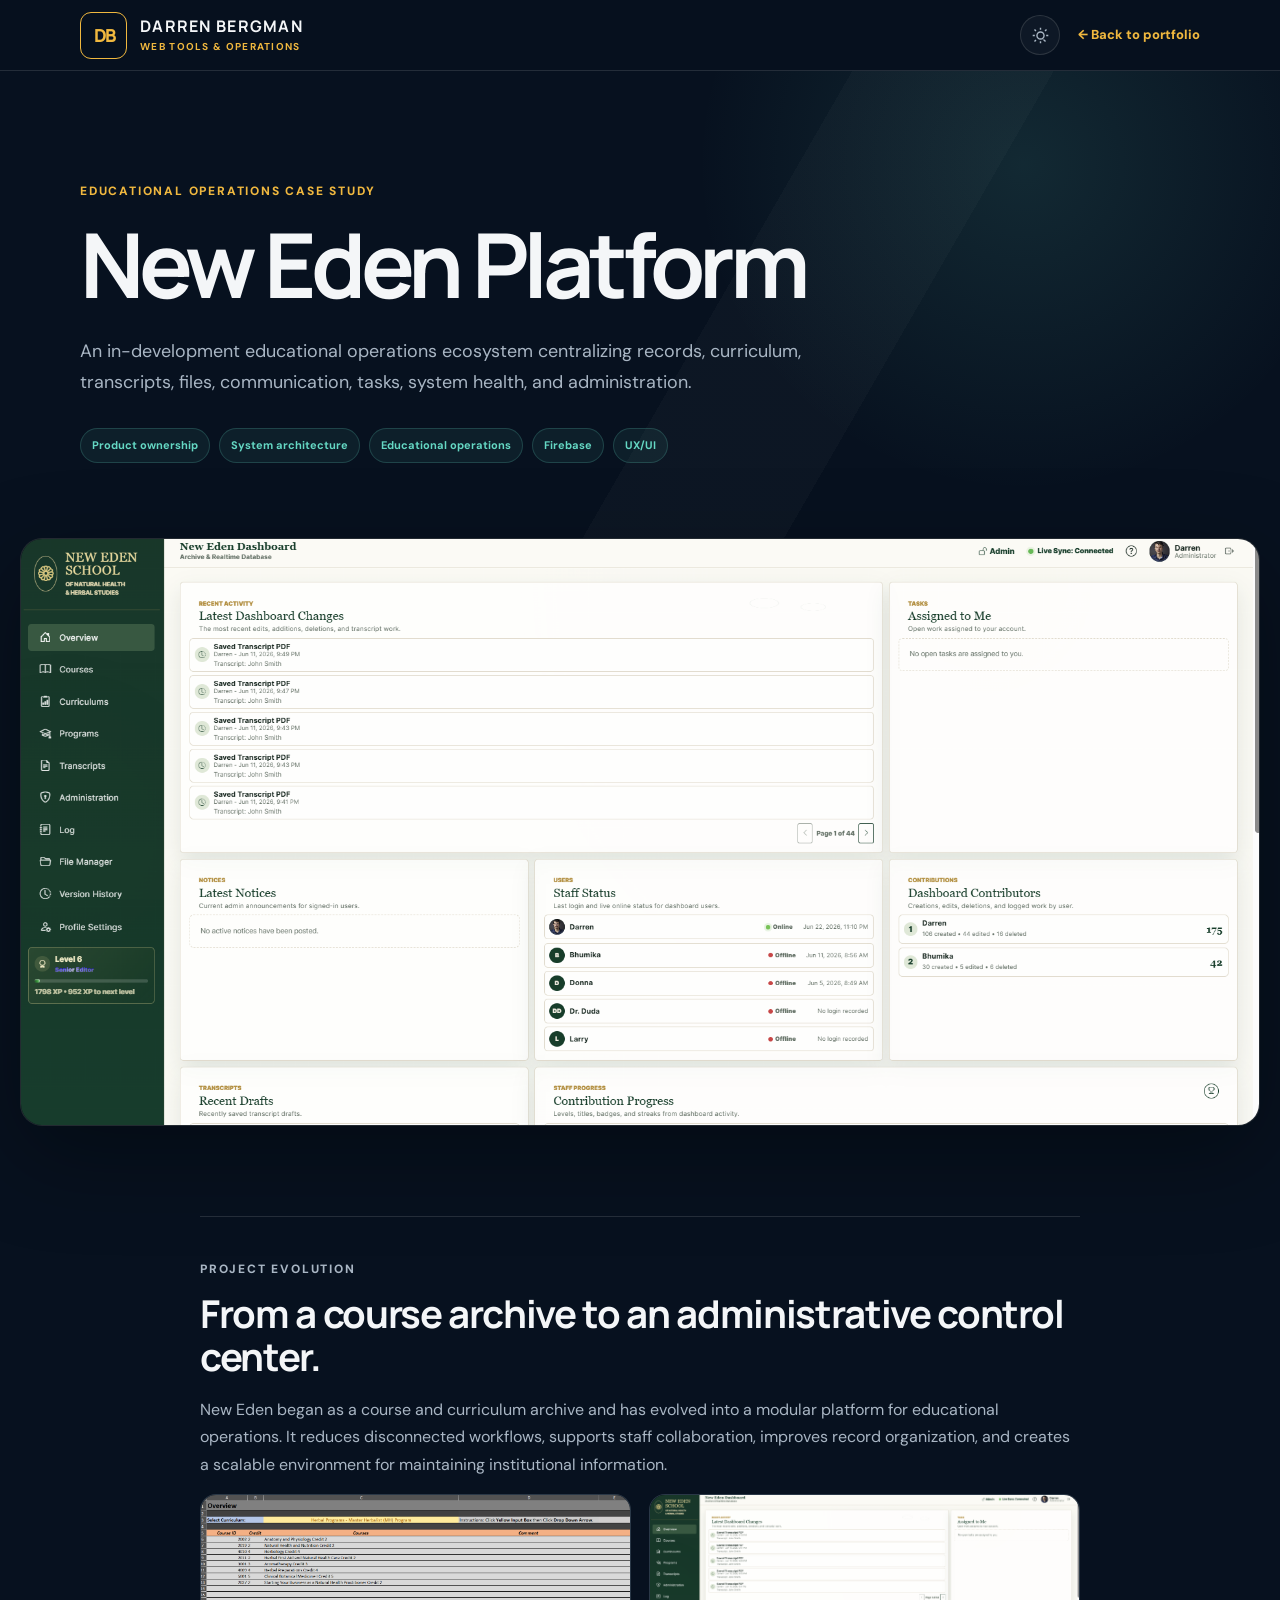
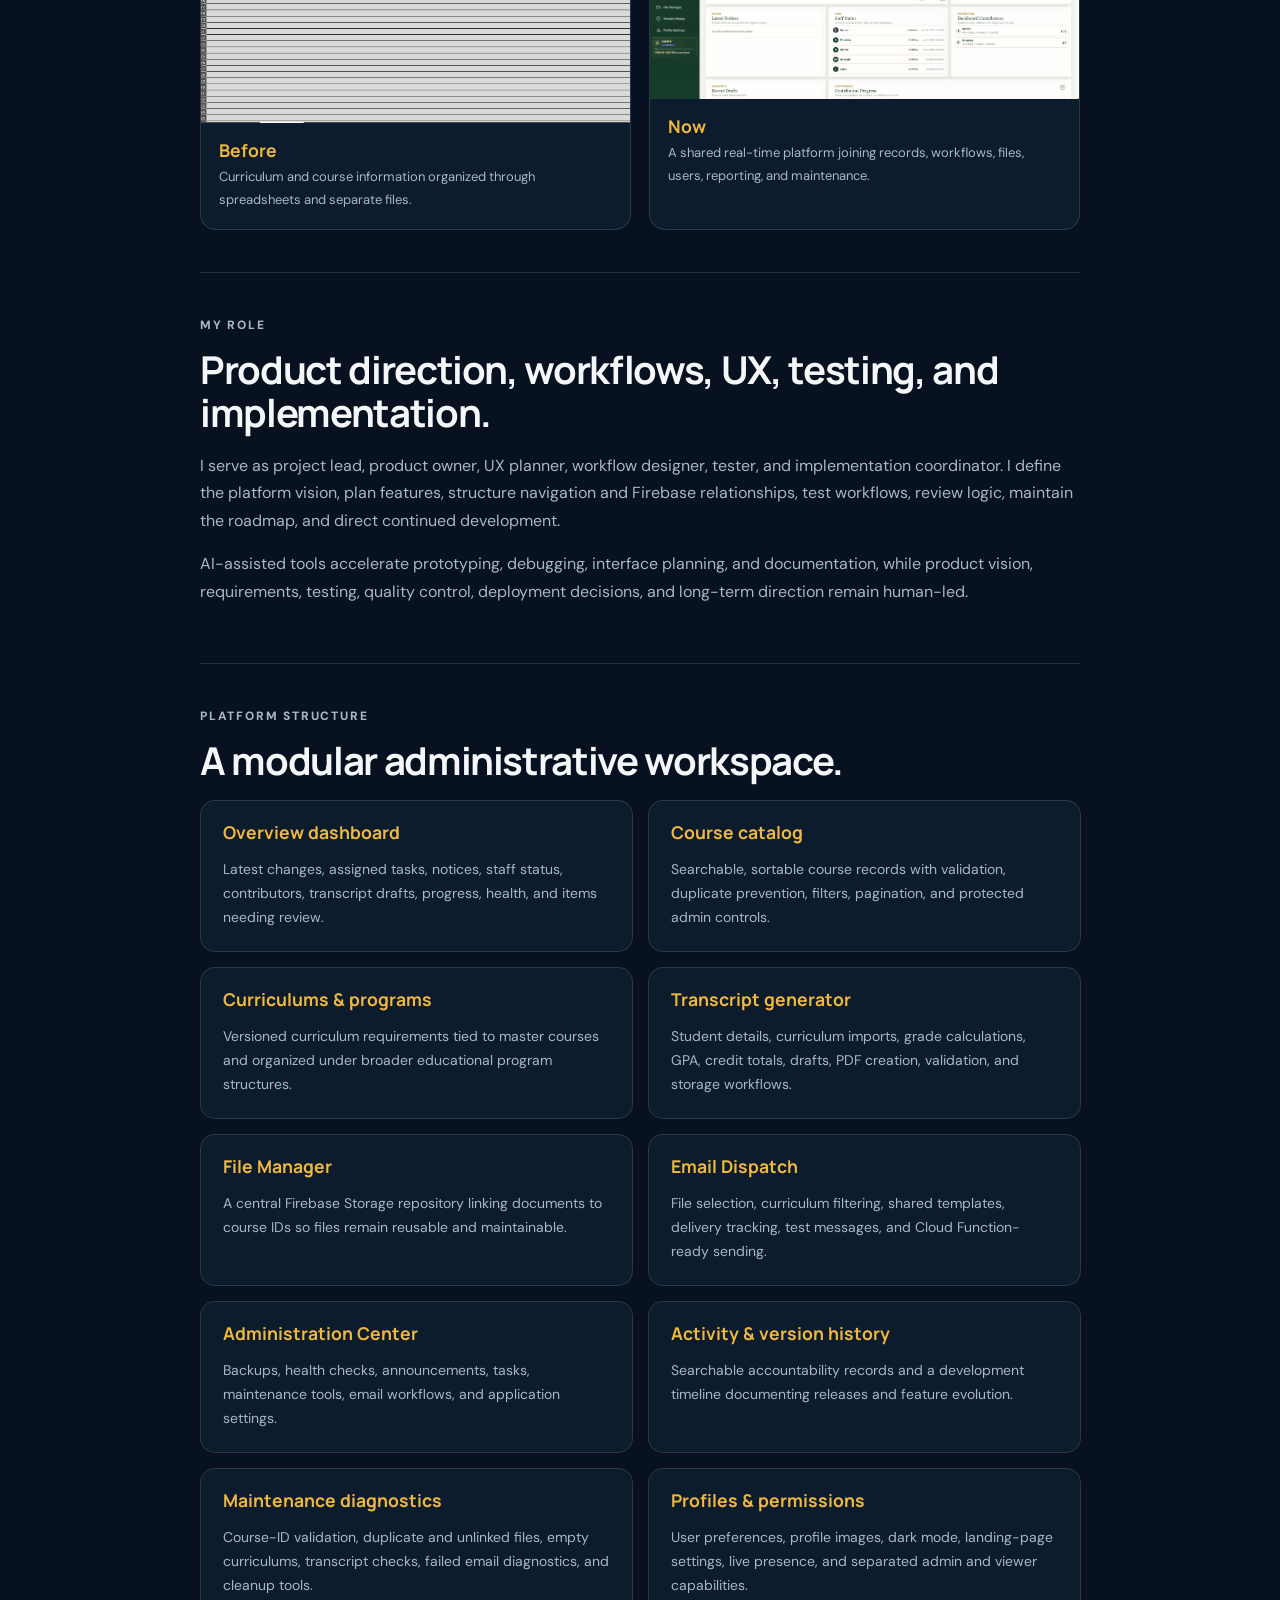
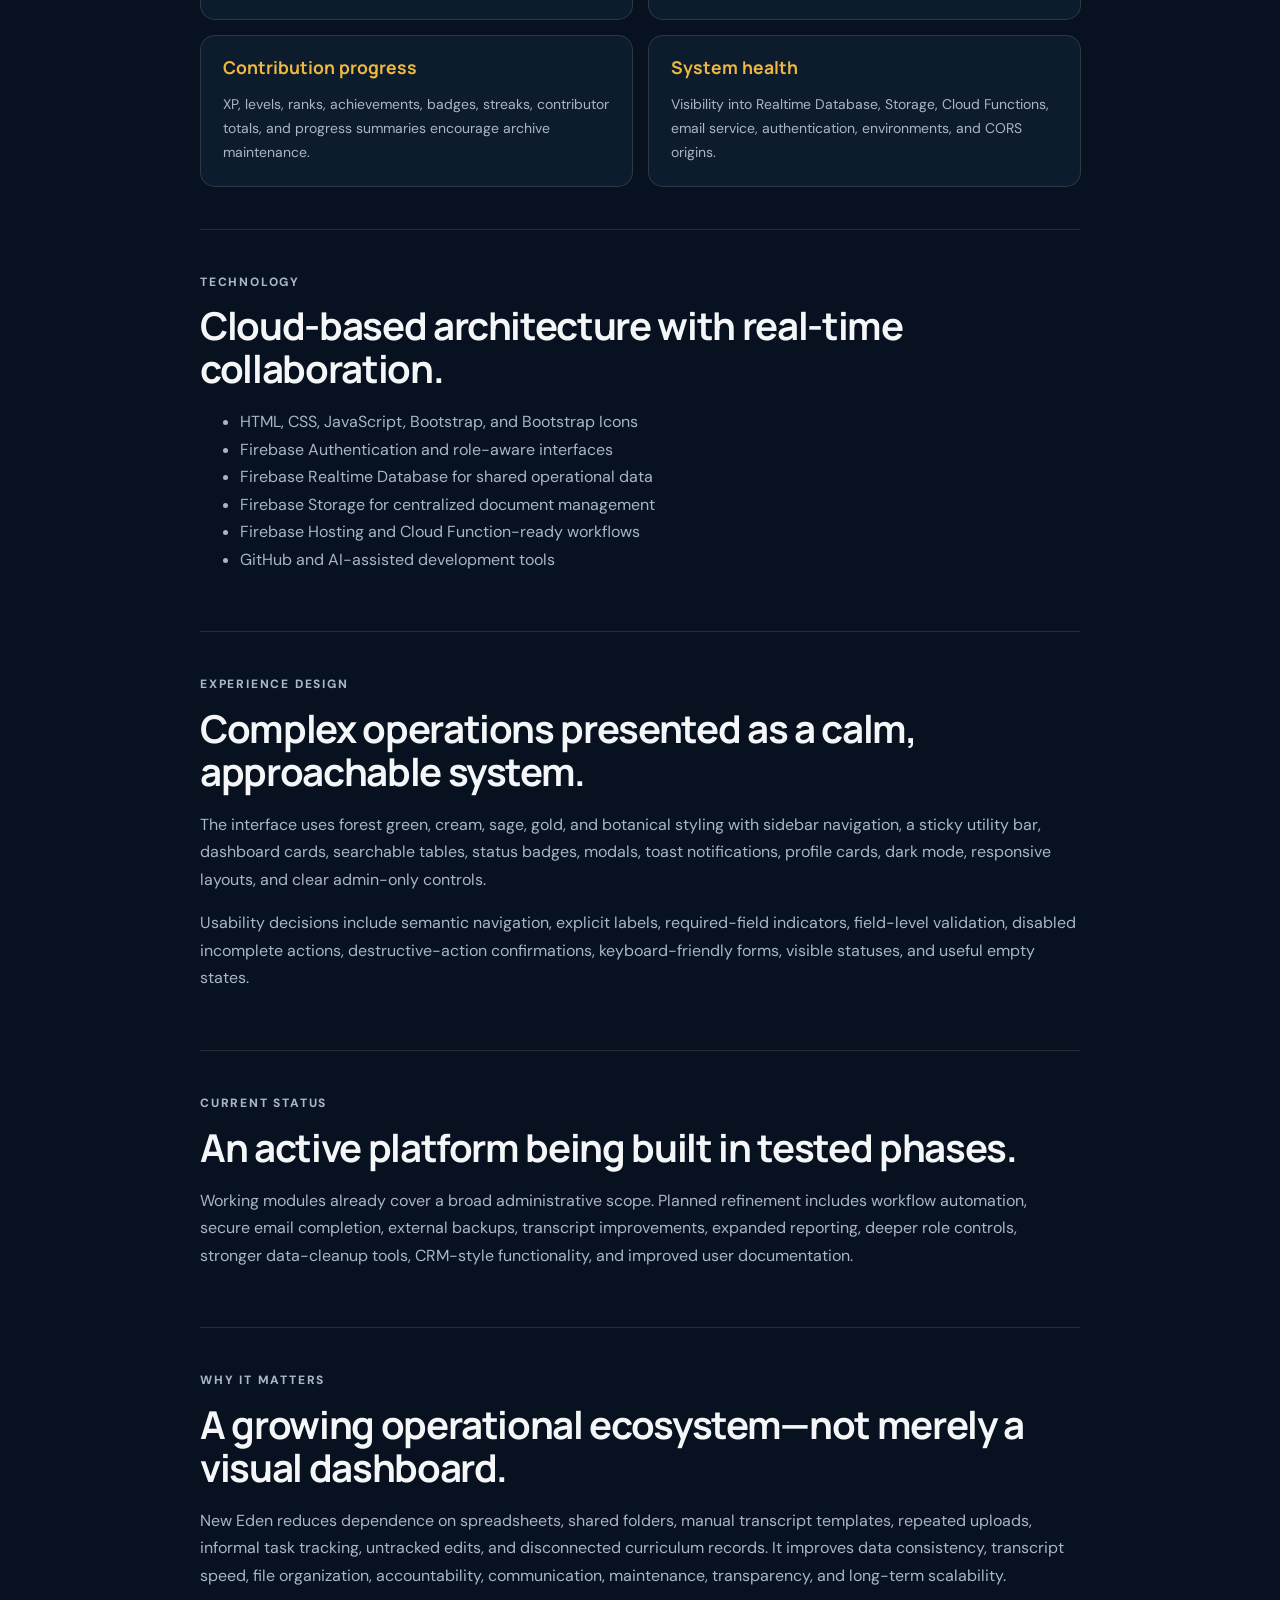
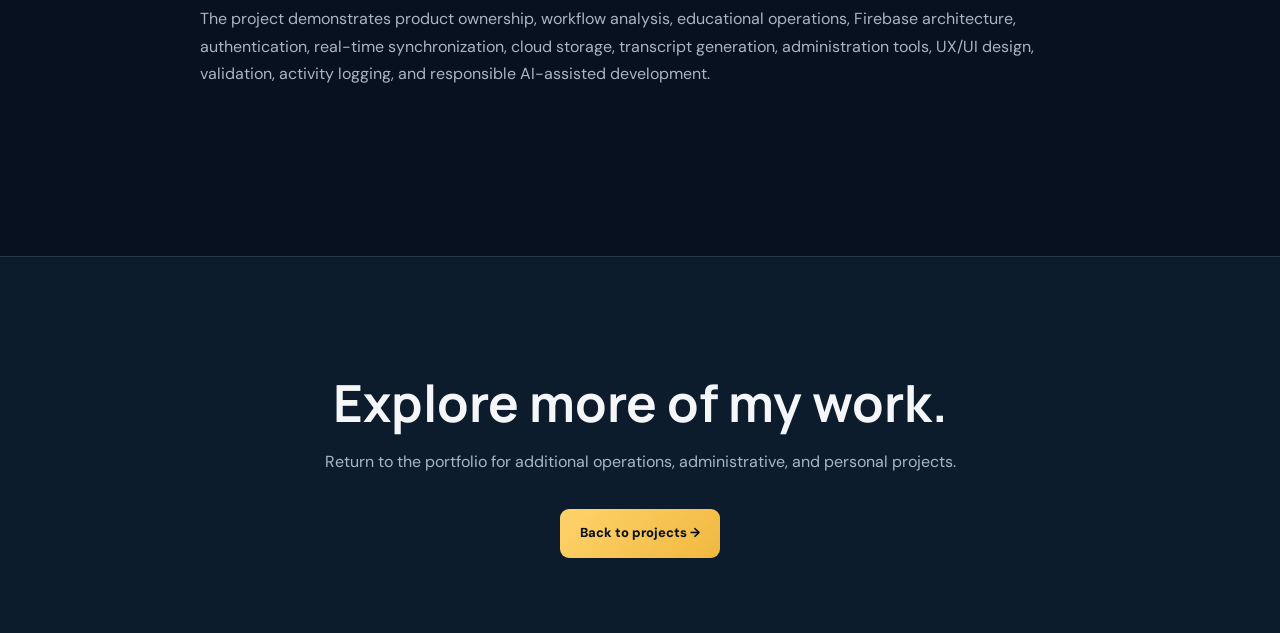
==== commit e2fbf557: "Match case study headers and enhance quote animation" ====
--- a/new-eden.html
+++ b/new-eden.html
@@ -12,7 +12,7 @@
   <script src="assets/js/case-study.js" defer></script>
 </head>
 <body>
-  <nav class="case-nav"><div class="case-nav-inner"><a class="case-brand" href="index.html">DB · DARREN BERGMAN</a><div class="case-nav-actions"><button class="case-theme-toggle" type="button" aria-label="Switch to light theme" title="Switch color theme"><svg class="case-theme-icon case-theme-sun" aria-hidden="true" viewBox="0 0 24 24"><path d="M12 8a4 4 0 1 0 0 8 4 4 0 0 0 0-8Zm0 10a6 6 0 1 1 0-12 6 6 0 0 1 0 12ZM11 1h2v3h-2V1Zm0 19h2v3h-2v-3ZM1 11h3v2H1v-2Zm19 0h3v2h-3v-2ZM4.22 2.81l2.12 2.12-1.41 1.41-2.12-2.12 1.41-1.41Zm13.44 14.85 2.12 2.12-1.41 1.41-2.12-2.12-1.41-1.41ZM2.81 19.78l2.12-2.12 1.41 1.41-2.12 2.12-1.41-1.41ZM17.66 4.93l2.12-2.12 1.41 1.41-2.12 2.12-1.41-1.41Z"/></svg><svg class="case-theme-icon case-theme-moon" aria-hidden="true" viewBox="0 0 24 24"><path d="M20.6 15.2A8.5 8.5 0 0 1 8.8 3.4 9 9 0 1 0 20.6 15.2ZM12 21a7 7 0 0 1-5.5-11.33A10.5 10.5 0 0 0 17.33 18.5 6.96 6.96 0 0 1 12 21Z"/></svg></button><a class="back-link" href="index.html#projects">← Back to portfolio</a></div></div></nav>
+  <nav class="case-nav"><div class="case-nav-inner"><a class="case-brand" href="index.html"><span class="case-brand-mark" aria-hidden="true">DB</span><span class="case-brand-copy"><strong>Darren Bergman</strong><small>Web tools & operations</small></span></a><div class="case-nav-actions"><button class="case-theme-toggle" type="button" aria-label="Switch to light theme" title="Switch color theme"><svg class="case-theme-icon case-theme-sun" aria-hidden="true" viewBox="0 0 24 24"><path d="M12 8a4 4 0 1 0 0 8 4 4 0 0 0 0-8Zm0 10a6 6 0 1 1 0-12 6 6 0 0 1 0 12ZM11 1h2v3h-2V1Zm0 19h2v3h-2v-3ZM1 11h3v2H1v-2Zm19 0h3v2h-3v-2ZM4.22 2.81l2.12 2.12-1.41 1.41-2.12-2.12 1.41-1.41Zm13.44 14.85 2.12 2.12-1.41 1.41-2.12-2.12-1.41-1.41ZM2.81 19.78l2.12-2.12 1.41 1.41-2.12 2.12-1.41-1.41ZM17.66 4.93l2.12-2.12 1.41 1.41-2.12 2.12-1.41-1.41Z"/></svg><svg class="case-theme-icon case-theme-moon" aria-hidden="true" viewBox="0 0 24 24"><path d="M20.6 15.2A8.5 8.5 0 0 1 8.8 3.4 9 9 0 1 0 20.6 15.2ZM12 21a7 7 0 0 1-5.5-11.33A10.5 10.5 0 0 0 17.33 18.5 6.96 6.96 0 0 1 12 21Z"/></svg></button><a class="back-link" href="index.html#projects">← Back to portfolio</a></div></div></nav>
   <header class="case-hero"><div class="case-shell case-reveal"><p class="eyebrow">Educational operations case study</p><h1>New Eden Platform</h1><p class="case-deck">An in-development educational operations ecosystem centralizing records, curriculum, transcripts, files, communication, tasks, system health, and administration.</p><div class="case-meta"><span>Product ownership</span><span>System architecture</span><span>Educational operations</span><span>Firebase</span><span>UX/UI</span></div></div></header>
   <figure class="hero-image case-reveal"><img src="assets/images/NewEdenDashboardHomePage.png" alt="New Eden Educational Operations Platform overview dashboard" width="1910" height="905"></figure>
   <main class="case-content">
--- a/assets/css/case-study.css
+++ b/assets/css/case-study.css
@@ -28,7 +28,11 @@
 .case-nav { position: sticky; z-index: 20; top: 0; background: rgba(7,17,31,.9); border-bottom: 1px solid var(--line); backdrop-filter: blur(18px); }
 body.light-theme .case-nav { background: rgba(244,241,234,.92); }
 .case-nav-inner { width: var(--shell); min-height: 70px; margin: auto; display: flex; align-items: center; justify-content: space-between; gap: 20px; }
-.case-brand { font-family: Manrope, sans-serif; font-weight: 800; text-decoration: none; letter-spacing: .06em; }
+.case-brand { display: inline-flex; gap: 13px; align-items: center; text-decoration: none; }
+.case-brand-mark { width: 47px; height: 47px; display: grid; place-items: center; flex: 0 0 auto; color: var(--gold); border: 1px solid var(--gold); border-radius: 11px; font-family: Manrope, sans-serif; font-size: 18px; font-weight: 800; letter-spacing: -2px; }
+.case-brand-copy { display: flex; flex-direction: column; line-height: 1.1; }
+.case-brand-copy strong { font-family: Manrope, sans-serif; font-size: 16px; letter-spacing: .08em; text-transform: uppercase; }
+.case-brand-copy small { margin-top: 6px; color: var(--gold); font-size: 10px; font-weight: 700; letter-spacing: .13em; text-transform: uppercase; }
 .back-link { color: var(--gold); font-size: 13px; font-weight: 800; text-decoration: none; }
 .case-nav-actions { display: flex; align-items: center; gap: 18px; }
 .case-theme-toggle { width: 40px; height: 40px; padding: 0; display: grid; place-items: center; color: var(--muted); background: rgba(255,255,255,.035); border: 1px solid var(--line); border-radius: 50%; cursor: pointer; transition: color .2s ease, border-color .2s ease, transform .2s ease; }
@@ -144,8 +148,9 @@
   font-size: 1.08rem;
   opacity: 0;
   transform: translateX(-22px);
-}
-.case-section.visible .case-quote { animation: quoteArrival .7s cubic-bezier(.2,.8,.2,1) .2s forwards; }
+  transition: transform .38s cubic-bezier(.2,.8,.2,1), box-shadow .38s ease, border-radius .38s ease, background .38s ease;
+}
+.case-quote.visible { opacity: 1; transform: none; animation: quoteArrival .75s cubic-bezier(.2,.8,.2,1) .1s backwards; }
 .case-quote::before {
   position: absolute;
   top: 0;
@@ -156,6 +161,7 @@
   background: var(--gold);
   box-shadow: 0 0 18px rgba(240,184,63,.65);
   animation: quoteGlow 3.8s ease-in-out infinite;
+  transition: width .3s ease, box-shadow .3s ease;
 }
 .case-quote::after {
   position: absolute;
@@ -167,8 +173,17 @@
   background: radial-gradient(circle, rgba(101,216,196,.14), transparent 68%);
   border-radius: 50%;
   animation: quoteOrbit 7s ease-in-out infinite alternate;
+  transition: transform .4s ease;
   pointer-events: none;
 }
+.case-quote.case-reveal.visible:hover, .case-quote.case-reveal.visible:focus-visible {
+  background: linear-gradient(135deg, rgba(240,184,63,.18), rgba(101,216,196,.12));
+  border-radius: 0 19px 19px 0;
+  box-shadow: 0 18px 48px rgba(0,0,0,.22), inset 0 0 0 1px rgba(101,216,196,.09);
+  transform: translateX(9px) translateY(-4px);
+}
+.case-quote.case-reveal.visible:hover::before, .case-quote.case-reveal.visible:focus-visible::before { width: 5px; box-shadow: 0 0 26px rgba(240,184,63,.9); }
+.case-quote.case-reveal.visible:hover::after, .case-quote.case-reveal.visible:focus-visible::after { transform: translate(-58px, 42px) scale(1.35); }
 @keyframes featureCardArrival { to { opacity: 1; transform: none; } }
 @keyframes quoteArrival { to { opacity: 1; transform: none; } }
 @keyframes quoteGlow { 0%, 100% { opacity: .55; } 50% { opacity: 1; } }
@@ -209,6 +224,9 @@
   .case-back-to-top { right: 16px; bottom: 16px; width: 45px; height: 45px; }
   .case-nav-actions { gap: 9px; }
   .back-link { font-size: 11px; }
+  .case-brand-mark { width: 42px; height: 42px; }
+  .case-brand-copy strong { font-size: 13px; }
+  .case-brand-copy small { display: none; }
 }
 @media (prefers-reduced-motion: reduce) {
   html { scroll-behavior: auto; }
